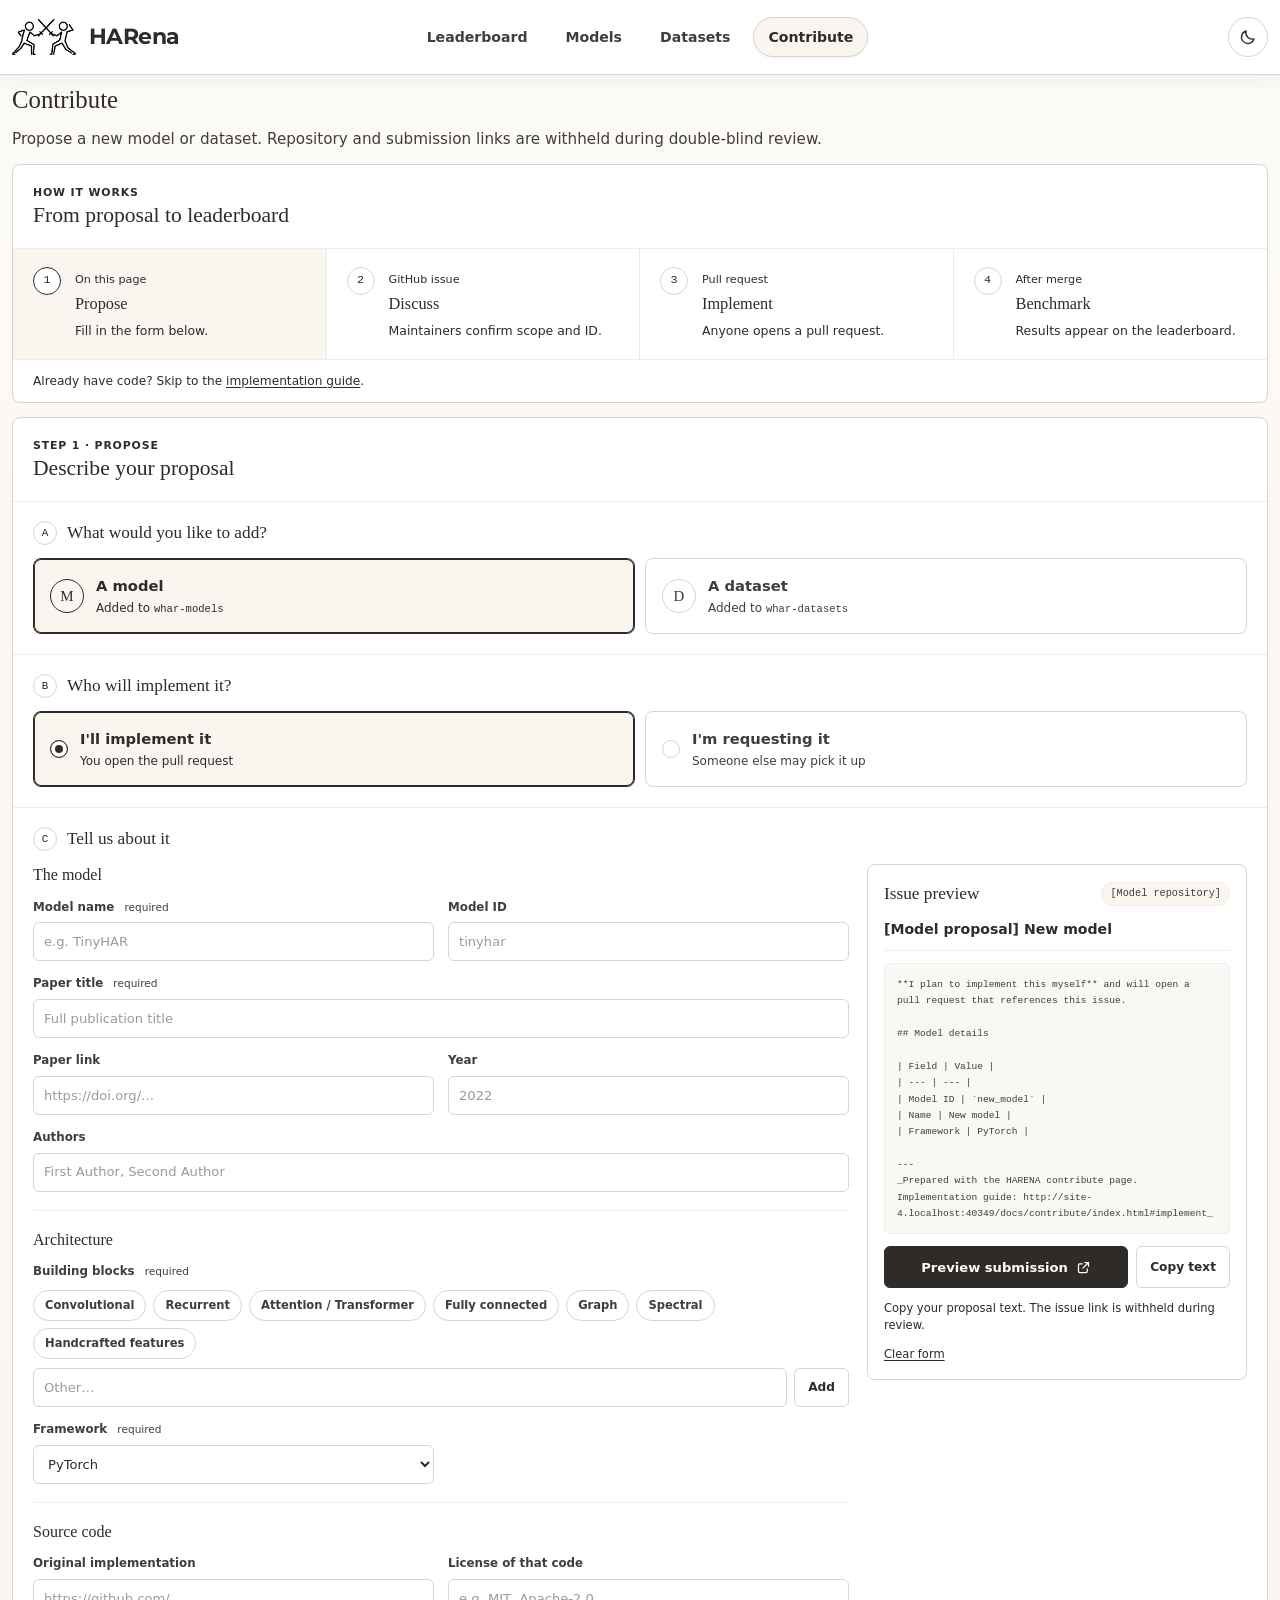
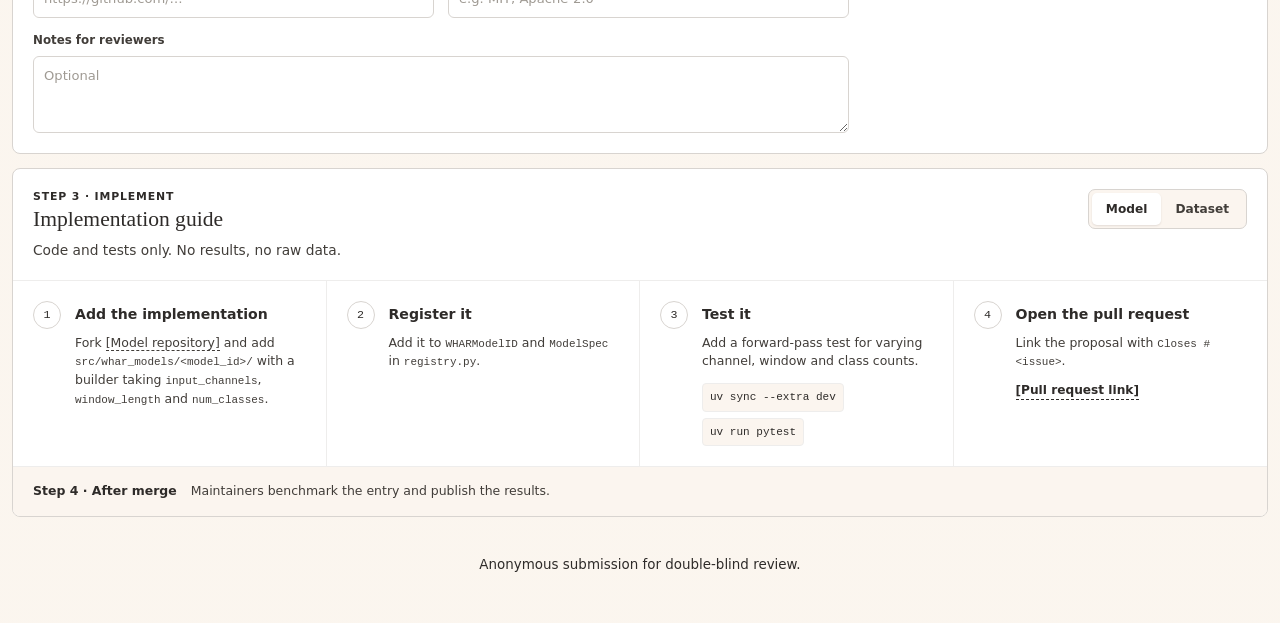
==== docs/contribute/index.html @ dc0f3eb3 "Anonymize website for double-blind review Follow the approach of main_annonymous on the current hare" ====
<!DOCTYPE html><html lang="en"> <head><meta charset="utf-8"><meta name="viewport" content="width=device-width, initial-scale=1"><meta name="description" content="A living benchmark for sensor-based human activity recognition on edge devices."><link rel="icon" type="image/png" sizes="512x512" href="../favicon.png"><link rel="apple-touch-icon" sizes="180x180" href="../apple-touch-icon.png"><link rel="preconnect" href="https://fonts.googleapis.com"><link rel="preconnect" href="https://fonts.gstatic.com" crossorigin><link href="https://fonts.googleapis.com/css2?family=Montserrat:wght@700&display=swap" rel="stylesheet"><title>HARENA | Contribute</title><script>
      (function () {
        var theme = null;
        try {
          theme = localStorage.getItem("harena-theme");
        } catch (error) {}
        if (theme !== "dark" && theme !== "light") {
          theme = matchMedia("(prefers-color-scheme: dark)").matches ? "dark" : "light";
        }
        document.documentElement.dataset.theme = theme;
      })();
    </script><link rel="stylesheet" href="../_astro/BaseLayout.D563w8aB.css">
<link rel="stylesheet" href="../_astro/contribute.BdBqVec0.css"></head> <body> <header class="site-nav"> <nav aria-label="Primary"> <a class="brand" href="../leadboard/"> <img class="brand-icon" src="../whar-arena-icon.png" width="64" height="36" alt="" aria-hidden="true"> <span>HARena</span> </a> <div class="site-tabs" role="tablist" aria-label="HARENA sections" style="display:inline-flex;justify-self:center;gap:8px;padding:0;border:0;background:transparent;box-shadow:none;"> <a class="site-tab" href="../leadboard/" role="tab" aria-selected="false" style="position:relative;display:inline-flex;min-height:40px;align-items:center;justify-content:center;border:1px solid transparent;border-radius:999px;background:transparent;box-shadow:none;padding:0 14px;font-size:0.88rem;font-weight:600;line-height:1;text-decoration:none;color:var(--muted-strong);"> Leaderboard </a><a class="site-tab" href="../models/" role="tab" aria-selected="false" style="position:relative;display:inline-flex;min-height:40px;align-items:center;justify-content:center;border:1px solid transparent;border-radius:999px;background:transparent;box-shadow:none;padding:0 14px;font-size:0.88rem;font-weight:600;line-height:1;text-decoration:none;color:var(--muted-strong);"> Models </a><a class="site-tab" href="../datasets/" role="tab" aria-selected="false" style="position:relative;display:inline-flex;min-height:40px;align-items:center;justify-content:center;border:1px solid transparent;border-radius:999px;background:transparent;box-shadow:none;padding:0 14px;font-size:0.88rem;font-weight:600;line-height:1;text-decoration:none;color:var(--muted-strong);"> Datasets </a><a class="site-tab is-active" href="./" role="tab" aria-selected="true" aria-current="page" style="position:relative;display:inline-flex;min-height:40px;align-items:center;justify-content:center;border:1px solid transparent;border-radius:999px;background:transparent;box-shadow:none;padding:0 14px;font-size:0.88rem;font-weight:600;line-height:1;text-decoration:none;color:var(--ink);"> Contribute </a> </div> <div class="nav-actions"> <button class="theme-toggle" type="button" data-theme-toggle aria-label="Switch to dark mode" title="Switch to dark mode"> <svg class="theme-icon-moon" viewBox="0 0 24 24" aria-hidden="true"><path d="M20 14.5A8.5 8.5 0 0 1 9.5 4a8.5 8.5 0 1 0 10.5 10.5Z"></path></svg> <svg class="theme-icon-sun" viewBox="0 0 24 24" aria-hidden="true"><circle cx="12" cy="12" r="4"></circle><path d="M12 2v2M12 20v2M4.9 4.9l1.4 1.4M17.7 17.7l1.4 1.4M2 12h2M20 12h2M4.9 19.1l1.4-1.4M17.7 6.3l1.4-1.4"></path></svg> </button> </div> </nav> </header>  <main class="page-shell" data-astro-cid-4qsg7pld> <section class="page-intro" aria-labelledby="contribute-heading" data-astro-cid-4qsg7pld> <h1 id="contribute-heading" data-astro-cid-4qsg7pld>Contribute</h1> <p data-astro-cid-4qsg7pld>Propose a new model or dataset. Repository and submission links are withheld during double-blind review.</p> </section>   <script type="application/json" id="existing-entries">{"model":[{"id":"aroma_joint_model","name":"AROMA Joint"},{"id":"attend_discriminate","name":"Attend+Discriminate"},{"id":"attensense","name":"AttenSense"},{"id":"cnn_har","name":"CNN-HAR"},{"id":"dana","name":"DANA"},{"id":"deepconv_lstm","name":"DeepConvLSTM"},{"id":"deepconv_lstm_attention","name":"DeepConvLSTM-Attn"},{"id":"deepconv_lstm_iswc","name":"DeepConvShallowLSTM"},{"id":"deepsense","name":"DeepSense"},{"id":"dynamic_whar","name":"DynamicWHAR"},{"id":"global_fusion","name":"GlobalFusion"},{"id":"if_conv_transformer","name":"IF-ConvTransformer"},{"id":"knn","name":"k-NN"},{"id":"lstms_ensemble","name":"Guan-LSTM"},{"id":"mlp_har","name":"MLP-HAR"},{"id":"mlp_mixer","name":"MLP-Mixer"},{"id":"random_forest","name":"Random Forest"},{"id":"sa_har","name":"SA-HAR"},{"id":"svm","name":"SVM"},{"id":"tinierhar","name":"TinierHAR"},{"id":"tinyhar","name":"TinyHAR"},{"id":"triple_cross_domain_attention","name":"Triple-Cross-Attn"}],"dataset":[{"id":"actrectut_gestures","name":"ActRecTut (Gestures)"},{"id":"daphnet","name":"Daphnet"},{"id":"dsads","name":"DSADS"},{"id":"gotov","name":"GOTOV"},{"id":"hang_time","name":"Hang-Time"},{"id":"hapt","name":"HAPT"},{"id":"har70","name":"HAR70+"},{"id":"harth","name":"HARTH"},{"id":"hhar","name":"HHAR"},{"id":"hugadb","name":"HuGaDB"},{"id":"mhealth","name":"MHEALTH"},{"id":"motion_sense","name":"MotionSense"},{"id":"opportunity","name":"OPPO (Locomotion)"},{"id":"pamap2","name":"PAMAP2"},{"id":"real_disp","name":"REALDISP"},{"id":"real_life_har","name":"RealLifeHAR"},{"id":"real_world","name":"RealWorld"},{"id":"sad","name":"SAD"},{"id":"uca_ehar","name":"UCA-EHAR"},{"id":"uci_har","name":"UCI-HAR"},{"id":"uma_fall","name":"UMAFall"},{"id":"unimib_shar","name":"UniMiB-SHAR"},{"id":"up_fall","name":"UP-Fall"},{"id":"usc_had","name":"USC-HAD"},{"id":"utd_mhad","name":"UTD-MHAD"},{"id":"w_har","name":"w-HAR"},{"id":"wear","name":"WEAR"},{"id":"wisdm","name":"WISDM"},{"id":"wisdm_19_phone","name":"WISDM-19 (Phone)"},{"id":"wisdm_19_watch","name":"WISDM-19 (Watch)"}],"pages":{"model":"../models/","dataset":"../datasets/"}}</script> <section class="panel flow-panel" aria-labelledby="flow-heading" data-astro-cid-k7joyi4t> <div class="section-heading" data-astro-cid-k7joyi4t> <p class="step-label" data-astro-cid-k7joyi4t>How it works</p> <h2 id="flow-heading" data-astro-cid-k7joyi4t>From proposal to leaderboard</h2> </div> <ol class="flow-steps" data-astro-cid-k7joyi4t> <li class="is-current" data-astro-cid-k7joyi4t> <span class="step-number" data-astro-cid-k7joyi4t>1</span> <div data-astro-cid-k7joyi4t> <span class="flow-where" data-astro-cid-k7joyi4t>On this page</span> <h3 data-astro-cid-k7joyi4t>Propose</h3> <p data-astro-cid-k7joyi4t>Fill in the form below.</p> </div> </li> <li data-astro-cid-k7joyi4t> <span class="step-number" data-astro-cid-k7joyi4t>2</span> <div data-astro-cid-k7joyi4t> <span class="flow-where" data-astro-cid-k7joyi4t>GitHub issue</span> <h3 data-astro-cid-k7joyi4t>Discuss</h3> <p data-astro-cid-k7joyi4t>Maintainers confirm scope and ID.</p> </div> </li> <li data-astro-cid-k7joyi4t> <span class="step-number" data-astro-cid-k7joyi4t>3</span> <div data-astro-cid-k7joyi4t> <span class="flow-where" data-astro-cid-k7joyi4t>Pull request</span> <h3 data-astro-cid-k7joyi4t>Implement</h3> <p data-astro-cid-k7joyi4t>Anyone opens a pull request.</p> </div> </li> <li data-astro-cid-k7joyi4t> <span class="step-number" data-astro-cid-k7joyi4t>4</span> <div data-astro-cid-k7joyi4t> <span class="flow-where" data-astro-cid-k7joyi4t>After merge</span> <h3 data-astro-cid-k7joyi4t>Benchmark</h3> <p data-astro-cid-k7joyi4t>Results appear on the leaderboard.</p> </div> </li> </ol> <p class="flow-shortcut" data-astro-cid-k7joyi4t>Already have code? Skip to the <a href="#implement" data-astro-cid-k7joyi4t>implementation guide</a>.</p> </section> <section class="panel proposal-panel" aria-labelledby="proposal-heading" data-astro-cid-k7joyi4t> <div class="section-heading" data-astro-cid-k7joyi4t> <p class="step-label" data-astro-cid-k7joyi4t>Step 1 · Propose</p> <h2 id="proposal-heading" data-astro-cid-k7joyi4t>Describe your proposal</h2> </div> <div class="question" data-astro-cid-k7joyi4t> <p class="question-label" data-astro-cid-k7joyi4t><span class="question-number" data-astro-cid-k7joyi4t>A</span>What would you like to add?</p> <div class="choice-grid" role="group" aria-label="Contribution type" data-astro-cid-k7joyi4t> <button type="button" class="choice-card is-active" data-kind-button="model" aria-pressed="true" data-astro-cid-k7joyi4t> <span class="type-icon" aria-hidden="true" data-astro-cid-k7joyi4t>M</span> <span data-astro-cid-k7joyi4t> <strong data-astro-cid-k7joyi4t>A model</strong> <small data-astro-cid-k7joyi4t>Added to <code data-astro-cid-k7joyi4t>whar-models</code></small> </span> </button> <button type="button" class="choice-card" data-kind-button="dataset" aria-pressed="false" data-astro-cid-k7joyi4t> <span class="type-icon" aria-hidden="true" data-astro-cid-k7joyi4t>D</span> <span data-astro-cid-k7joyi4t> <strong data-astro-cid-k7joyi4t>A dataset</strong> <small data-astro-cid-k7joyi4t>Added to <code data-astro-cid-k7joyi4t>whar-datasets</code></small> </span> </button> </div> </div> <div class="question" data-astro-cid-k7joyi4t> <p class="question-label" id="intent-label" data-astro-cid-k7joyi4t><span class="question-number" data-astro-cid-k7joyi4t>B</span>Who will implement it?</p> <div class="choice-grid" role="radiogroup" aria-labelledby="intent-label" data-astro-cid-k7joyi4t> <label class="choice-card intent-card" data-astro-cid-k7joyi4t> <input type="radio" name="intent" value="self" checked data-astro-cid-k7joyi4t> <span class="radio-dot" aria-hidden="true" data-astro-cid-k7joyi4t></span> <span data-astro-cid-k7joyi4t> <strong data-astro-cid-k7joyi4t>I'll implement it</strong> <small data-astro-cid-k7joyi4t>You open the pull request</small> </span> </label> <label class="choice-card intent-card" data-astro-cid-k7joyi4t> <input type="radio" name="intent" value="request" data-astro-cid-k7joyi4t> <span class="radio-dot" aria-hidden="true" data-astro-cid-k7joyi4t></span> <span data-astro-cid-k7joyi4t> <strong data-astro-cid-k7joyi4t>I'm requesting it</strong> <small data-astro-cid-k7joyi4t>Someone else may pick it up</small> </span> </label> </div> </div> <div class="question question-details" data-astro-cid-k7joyi4t> <p class="question-label" data-astro-cid-k7joyi4t><span class="question-number" data-astro-cid-k7joyi4t>C</span>Tell us about it</p> <div class="proposal-layout" data-astro-cid-k7joyi4t> <div class="proposal-forms" data-astro-cid-k7joyi4t> <form data-contribution-form="model" id="model-form" data-astro-cid-k7joyi4t> <fieldset class="metadata-section" data-astro-cid-k7joyi4t> <legend data-astro-cid-k7joyi4t> <span data-astro-cid-k7joyi4t>The model</span> </legend> <div class="field-grid" data-astro-cid-k7joyi4t> <label class="field" data-astro-cid-k7joyi4t> <span class="field-label" data-astro-cid-k7joyi4t>Model name <em class="req" data-astro-cid-k7joyi4t>required</em></span> <input name="name" required placeholder="e.g. TinyHAR" autocomplete="off" data-name-input data-astro-cid-k7joyi4t> </label> <label class="field" data-astro-cid-k7joyi4t> <span class="field-label" data-astro-cid-k7joyi4t>Model ID</span> <input name="id" pattern="[a-z0-9]+(?:_[a-z0-9]+)*" placeholder="tinyhar" autocomplete="off" data-id-input data-astro-cid-k7joyi4t> </label> <p class="field-warning wide-field" data-duplicate-warning hidden data-astro-cid-k7joyi4t></p> <label class="field wide-field" data-astro-cid-k7joyi4t> <span class="field-label" data-astro-cid-k7joyi4t>Paper title <em class="req" data-astro-cid-k7joyi4t>required</em></span> <input name="paper_title" required placeholder="Full publication title" data-astro-cid-k7joyi4t> </label> <label class="field" data-astro-cid-k7joyi4t> <span class="field-label" data-astro-cid-k7joyi4t>Paper link</span> <input name="paper_url" type="url" placeholder="https://doi.org/…" data-astro-cid-k7joyi4t> </label> <label class="field" data-astro-cid-k7joyi4t> <span class="field-label" data-astro-cid-k7joyi4t>Year</span> <input name="year" type="number" min="1900" max="2100" placeholder="2022" data-astro-cid-k7joyi4t> </label> <label class="field wide-field" data-astro-cid-k7joyi4t> <span class="field-label" data-astro-cid-k7joyi4t>Authors</span> <input name="authors" placeholder="First Author, Second Author" data-astro-cid-k7joyi4t> </label> </div> </fieldset> <fieldset class="metadata-section" data-astro-cid-k7joyi4t> <legend data-astro-cid-k7joyi4t> <span data-astro-cid-k7joyi4t>Architecture</span> </legend> <div class="field-grid" data-astro-cid-k7joyi4t> <div class="architecture-picker wide-field" role="group" aria-labelledby="architecture-picker-label" data-astro-cid-k7joyi4t> <span class="field-label" id="architecture-picker-label" data-astro-cid-k7joyi4t>Building blocks <em class="req" data-astro-cid-k7joyi4t>required</em></span> <div class="architecture-options" data-architecture-options data-astro-cid-k7joyi4t> <label data-astro-cid-k7joyi4t><input type="checkbox" name="architecture_parts" value="Convolutional" data-astro-cid-k7joyi4t><span data-astro-cid-k7joyi4t>Convolutional</span></label> <label data-astro-cid-k7joyi4t><input type="checkbox" name="architecture_parts" value="Recurrent" data-astro-cid-k7joyi4t><span data-astro-cid-k7joyi4t>Recurrent</span></label> <label data-astro-cid-k7joyi4t><input type="checkbox" name="architecture_parts" value="Attention / Transformer" data-astro-cid-k7joyi4t><span data-astro-cid-k7joyi4t>Attention / Transformer</span></label> <label data-astro-cid-k7joyi4t><input type="checkbox" name="architecture_parts" value="Fully connected" data-astro-cid-k7joyi4t><span data-astro-cid-k7joyi4t>Fully connected</span></label> <label data-astro-cid-k7joyi4t><input type="checkbox" name="architecture_parts" value="Graph" data-astro-cid-k7joyi4t><span data-astro-cid-k7joyi4t>Graph</span></label> <label data-astro-cid-k7joyi4t><input type="checkbox" name="architecture_parts" value="Spectral" data-astro-cid-k7joyi4t><span data-astro-cid-k7joyi4t>Spectral</span></label> <label data-astro-cid-k7joyi4t><input type="checkbox" name="architecture_parts" value="Handcrafted features" data-astro-cid-k7joyi4t><span data-astro-cid-k7joyi4t>Handcrafted features</span></label> </div> <div class="custom-architecture-row" data-astro-cid-k7joyi4t> <input type="text" data-custom-architecture aria-label="Other building block" placeholder="Other…" data-astro-cid-k7joyi4t> <button type="button" data-add-architecture data-astro-cid-k7joyi4t>Add</button> </div> </div> <label class="field" data-astro-cid-k7joyi4t> <span class="field-label" data-astro-cid-k7joyi4t>Framework <em class="req" data-astro-cid-k7joyi4t>required</em></span> <select name="framework" required data-astro-cid-k7joyi4t> <option value="torch" data-astro-cid-k7joyi4t>PyTorch</option> <option value="sklearn" data-astro-cid-k7joyi4t>scikit-learn</option> <option value="tensorflow" data-astro-cid-k7joyi4t>TensorFlow / Keras</option> <option value="other" data-astro-cid-k7joyi4t>Other</option> </select> </label> </div> </fieldset> <fieldset class="metadata-section" data-astro-cid-k7joyi4t> <legend data-astro-cid-k7joyi4t> <span data-astro-cid-k7joyi4t>Source code</span> </legend> <div class="field-grid" data-astro-cid-k7joyi4t> <label class="field" data-astro-cid-k7joyi4t> <span class="field-label" data-astro-cid-k7joyi4t>Original implementation</span> <input name="source_url" type="url" placeholder="https://github.com/…" data-astro-cid-k7joyi4t> </label> <label class="field" data-astro-cid-k7joyi4t> <span class="field-label" data-astro-cid-k7joyi4t>License of that code</span> <input name="license" placeholder="e.g. MIT, Apache-2.0" list="license-options" data-astro-cid-k7joyi4t> </label> <label class="field wide-field" data-astro-cid-k7joyi4t> <span class="field-label" data-astro-cid-k7joyi4t>Notes for reviewers</span> <textarea name="notes" rows="3" placeholder="Optional" data-astro-cid-k7joyi4t></textarea> </label> </div> </fieldset> </form> <form data-contribution-form="dataset" id="dataset-form" hidden data-astro-cid-k7joyi4t> <fieldset class="metadata-section" data-astro-cid-k7joyi4t> <legend data-astro-cid-k7joyi4t> <span data-astro-cid-k7joyi4t>The dataset</span> </legend> <div class="field-grid" data-astro-cid-k7joyi4t> <label class="field" data-astro-cid-k7joyi4t> <span class="field-label" data-astro-cid-k7joyi4t>Dataset name <em class="req" data-astro-cid-k7joyi4t>required</em></span> <input name="name" required placeholder="e.g. PAMAP2" autocomplete="off" data-name-input data-astro-cid-k7joyi4t> </label> <label class="field" data-astro-cid-k7joyi4t> <span class="field-label" data-astro-cid-k7joyi4t>Dataset ID</span> <input name="id" pattern="[a-z0-9]+(?:_[a-z0-9]+)*" placeholder="pamap2" autocomplete="off" data-id-input data-astro-cid-k7joyi4t> </label> <p class="field-warning wide-field" data-duplicate-warning hidden data-astro-cid-k7joyi4t></p> <label class="field" data-astro-cid-k7joyi4t> <span class="field-label" data-astro-cid-k7joyi4t>Paper link</span> <input name="paper_url" type="url" placeholder="https://doi.org/…" data-astro-cid-k7joyi4t> </label> <label class="field" data-astro-cid-k7joyi4t> <span class="field-label" data-astro-cid-k7joyi4t>Year</span> <input name="year" type="number" min="1900" max="2100" placeholder="2012" data-astro-cid-k7joyi4t> </label> <label class="field wide-field" data-astro-cid-k7joyi4t> <span class="field-label" data-astro-cid-k7joyi4t>Authors</span> <input name="authors" placeholder="First Author, Second Author" data-astro-cid-k7joyi4t> </label> </div> </fieldset> <fieldset class="metadata-section" data-astro-cid-k7joyi4t> <legend data-astro-cid-k7joyi4t> <span data-astro-cid-k7joyi4t>Access</span> </legend> <div class="field-grid" data-astro-cid-k7joyi4t> <label class="field" data-astro-cid-k7joyi4t> <span class="field-label" data-astro-cid-k7joyi4t>Dataset page <em class="req" data-astro-cid-k7joyi4t>required</em></span> <input name="dataset_url" type="url" required placeholder="https://zenodo.org/…" data-astro-cid-k7joyi4t> </label> <label class="field" data-astro-cid-k7joyi4t> <span class="field-label" data-astro-cid-k7joyi4t>How to get the data</span> <input name="download_url" placeholder="Link or access steps" data-astro-cid-k7joyi4t> </label> <label class="field wide-field" data-astro-cid-k7joyi4t> <span class="field-label" data-astro-cid-k7joyi4t>License or access terms</span> <input name="license" placeholder="e.g. CC BY 4.0" list="license-options" data-astro-cid-k7joyi4t> </label> </div> </fieldset> <fieldset class="metadata-section" data-astro-cid-k7joyi4t> <legend data-astro-cid-k7joyi4t> <span data-astro-cid-k7joyi4t>Contents</span> </legend> <div class="field-grid three-column-grid" data-astro-cid-k7joyi4t> <label class="field" data-astro-cid-k7joyi4t> <span class="field-label" data-astro-cid-k7joyi4t>Subjects</span> <input name="subjects" type="number" min="1" placeholder="9" data-astro-cid-k7joyi4t> </label> <label class="field" data-astro-cid-k7joyi4t> <span class="field-label" data-astro-cid-k7joyi4t>Activities</span> <input name="activities" type="number" min="1" placeholder="18" data-astro-cid-k7joyi4t> </label> <label class="field" data-astro-cid-k7joyi4t> <span class="field-label" data-astro-cid-k7joyi4t>Sampling rate</span> <span class="input-unit" data-astro-cid-k7joyi4t> <input name="sampling_freq" type="number" min="0" step="any" placeholder="100" data-astro-cid-k7joyi4t> <span aria-hidden="true" data-astro-cid-k7joyi4t>Hz</span> </span> </label> </div> <div class="field-grid" data-astro-cid-k7joyi4t> <label class="field wide-field" data-astro-cid-k7joyi4t> <span class="field-label" data-astro-cid-k7joyi4t>Sensors and body positions</span> <input name="sensors" placeholder="e.g. IMUs on wrist, chest and ankle" data-astro-cid-k7joyi4t> </label> <label class="field wide-field" data-astro-cid-k7joyi4t> <span class="field-label" data-astro-cid-k7joyi4t>Activity labels</span> <input name="activity_names" placeholder="walking, running, sitting, …" data-astro-cid-k7joyi4t> </label> <label class="field wide-field" data-astro-cid-k7joyi4t> <span class="field-label" data-astro-cid-k7joyi4t>Notes for reviewers</span> <textarea name="notes" rows="3" placeholder="Optional" data-astro-cid-k7joyi4t></textarea> </label> <label class="check-field wide-field" data-astro-cid-k7joyi4t> <input name="benchmark_eligible" type="checkbox" value="true" checked data-astro-cid-k7joyi4t> <span data-astro-cid-k7joyi4t>Request inclusion in the official benchmark</span> </label> </div> </fieldset> </form> <datalist id="license-options" data-astro-cid-k7joyi4t> <option value="MIT" data-astro-cid-k7joyi4t></option> <option value="Apache-2.0" data-astro-cid-k7joyi4t></option> <option value="BSD-3-Clause" data-astro-cid-k7joyi4t></option> <option value="GPL-3.0" data-astro-cid-k7joyi4t></option> <option value="CC BY 4.0" data-astro-cid-k7joyi4t></option> <option value="CC BY-NC 4.0" data-astro-cid-k7joyi4t></option> <option value="CC0 1.0" data-astro-cid-k7joyi4t></option> <option value="Unknown" data-astro-cid-k7joyi4t></option> </datalist> </div> <aside class="preview" aria-labelledby="preview-heading" data-astro-cid-k7joyi4t> <div class="preview-head" data-astro-cid-k7joyi4t> <h3 id="preview-heading" data-astro-cid-k7joyi4t>Issue preview</h3> <span class="repo-badge" data-preview-repo data-astro-cid-k7joyi4t>[Model repository]</span> </div> <p class="preview-title" data-preview-title data-astro-cid-k7joyi4t></p> <pre class="preview-body" data-astro-cid-k7joyi4t><code data-preview-body data-astro-cid-k7joyi4t></code></pre> <div class="preview-actions" data-astro-cid-k7joyi4t> <button type="button" class="primary-action" data-open-issue data-astro-cid-k7joyi4t>
Preview submission
<svg viewBox="0 0 24 24" aria-hidden="true" data-astro-cid-k7joyi4t><path d="M14 4h6v6M20 4l-9 9M18 14v4a2 2 0 0 1-2 2H6a2 2 0 0 1-2-2V8a2 2 0 0 1 2-2h4" data-astro-cid-k7joyi4t></path></svg> </button> <button type="button" class="secondary-action" data-copy-markdown data-astro-cid-k7joyi4t>Copy text</button> </div> <p class="preview-note" data-form-status aria-live="polite" data-astro-cid-k7joyi4t>Copy your proposal text. The issue link is withheld during review.</p> <button type="button" class="reset-link" data-reset-form data-astro-cid-k7joyi4t>Clear form</button> </aside> </div> </div> </section> <section class="panel next-panel" data-next-panel hidden aria-labelledby="next-heading" tabindex="-1" data-astro-cid-k7joyi4t> <div class="section-heading" data-astro-cid-k7joyi4t> <p class="step-label" data-astro-cid-k7joyi4t>Step 2 · Discuss</p> <h2 id="next-heading" data-astro-cid-k7joyi4t>Submit the issue</h2> <p data-astro-cid-k7joyi4t>The <span class="repository-placeholder" role="link" aria-disabled="true" data-astro-cid-k7joyi4t>[Issue submission link]</span> is withheld during double-blind review. You can copy the proposal text from the preview above.</p> </div> <ol class="next-steps" data-next-self data-astro-cid-k7joyi4t> <li data-astro-cid-k7joyi4t>Note the issue number, e.g. <code data-astro-cid-k7joyi4t>#42</code>.</li> <li data-astro-cid-k7joyi4t>Implement it with the <a href="#implement" data-astro-cid-k7joyi4t>guide below</a>.</li> <li data-astro-cid-k7joyi4t>Write <code data-astro-cid-k7joyi4t>Closes #42</code> in your pull request.</li> </ol> <ol class="next-steps" data-next-request hidden data-astro-cid-k7joyi4t> <li data-astro-cid-k7joyi4t>Maintainers label it so contributors can find it.</li> <li data-astro-cid-k7joyi4t>GitHub notifies you when someone picks it up.</li> </ol> </section> <section class="panel path-panel" id="implement" aria-labelledby="implement-heading" data-astro-cid-k7joyi4t> <div class="path-intro" data-astro-cid-k7joyi4t> <div data-astro-cid-k7joyi4t> <p class="step-label" data-astro-cid-k7joyi4t>Step 3 · Implement</p> <h2 id="implement-heading" data-astro-cid-k7joyi4t>Implementation guide</h2> <p data-astro-cid-k7joyi4t>Code and tests only. No results, no raw data.</p> </div> <div class="segmented" role="group" aria-label="Guide type" data-astro-cid-k7joyi4t> <button type="button" class="is-active" data-kind-button="model" aria-pressed="true" data-astro-cid-k7joyi4t>Model</button> <button type="button" data-kind-button="dataset" aria-pressed="false" data-astro-cid-k7joyi4t>Dataset</button> </div> </div> <div data-path="model" data-astro-cid-k7joyi4t> <ol class="code-steps" data-astro-cid-k7joyi4t> <li data-astro-cid-k7joyi4t> <span class="step-number" data-astro-cid-k7joyi4t>1</span> <div data-astro-cid-k7joyi4t> <h3 data-astro-cid-k7joyi4t>Add the implementation</h3> <p data-astro-cid-k7joyi4t>Fork <span class="repository-placeholder" role="link" aria-disabled="true" title="Repository link withheld during review" data-astro-cid-k7joyi4t>[Model repository]</span> and add <code data-astro-cid-k7joyi4t>src/whar_models/&lt;model_id&gt;/</code> with a builder taking <code data-astro-cid-k7joyi4t>input_channels</code>, <code data-astro-cid-k7joyi4t>window_length</code> and <code data-astro-cid-k7joyi4t>num_classes</code>.</p> </div> </li> <li data-astro-cid-k7joyi4t> <span class="step-number" data-astro-cid-k7joyi4t>2</span> <div data-astro-cid-k7joyi4t> <h3 data-astro-cid-k7joyi4t>Register it</h3> <p data-astro-cid-k7joyi4t>Add it to <code data-astro-cid-k7joyi4t>WHARModelID</code> and <code data-astro-cid-k7joyi4t>ModelSpec</code> in <code data-astro-cid-k7joyi4t>registry.py</code>.</p> </div> </li> <li data-astro-cid-k7joyi4t> <span class="step-number" data-astro-cid-k7joyi4t>3</span> <div data-astro-cid-k7joyi4t> <h3 data-astro-cid-k7joyi4t>Test it</h3> <p data-astro-cid-k7joyi4t>Add a forward-pass test for varying channel, window and class counts.</p> <div class="command-row" data-astro-cid-k7joyi4t> <code data-astro-cid-k7joyi4t>uv sync --extra dev</code> <code data-astro-cid-k7joyi4t>uv run pytest</code> </div> </div> </li> <li data-astro-cid-k7joyi4t> <span class="step-number" data-astro-cid-k7joyi4t>4</span> <div data-astro-cid-k7joyi4t> <h3 data-astro-cid-k7joyi4t>Open the pull request</h3> <p data-astro-cid-k7joyi4t>Link the proposal with <code data-astro-cid-k7joyi4t>Closes #&lt;issue&gt;</code>.</p> <span class="inline-link repository-placeholder" role="link" aria-disabled="true" data-astro-cid-k7joyi4t>[Pull request link]</span> </div> </li> </ol> </div> <div data-path="dataset" hidden data-astro-cid-k7joyi4t> <ol class="code-steps" data-astro-cid-k7joyi4t> <li data-astro-cid-k7joyi4t> <span class="step-number" data-astro-cid-k7joyi4t>1</span> <div data-astro-cid-k7joyi4t> <h3 data-astro-cid-k7joyi4t>Add a parser and config</h3> <p data-astro-cid-k7joyi4t>Fork <span class="repository-placeholder" role="link" aria-disabled="true" title="Repository link withheld during review" data-astro-cid-k7joyi4t>[Dataset repository]</span> and add <code data-astro-cid-k7joyi4t>config/cfg_&lt;dataset_id&gt;.py</code> with a parser and <code data-astro-cid-k7joyi4t>WHARConfig</code>.</p> </div> </li> <li data-astro-cid-k7joyi4t> <span class="step-number" data-astro-cid-k7joyi4t>2</span> <div data-astro-cid-k7joyi4t> <h3 data-astro-cid-k7joyi4t>Register it</h3> <p data-astro-cid-k7joyi4t>Add the ID to <code data-astro-cid-k7joyi4t>WHARDatasetID</code> in <code data-astro-cid-k7joyi4t>getter.py</code>.</p> </div> </li> <li data-astro-cid-k7joyi4t> <span class="step-number" data-astro-cid-k7joyi4t>3</span> <div data-astro-cid-k7joyi4t> <h3 data-astro-cid-k7joyi4t>Test it</h3> <p data-astro-cid-k7joyi4t>Add parser tests with small synthetic fixtures. Never commit raw data.</p> <div class="command-row" data-astro-cid-k7joyi4t> <code data-astro-cid-k7joyi4t>uv sync --extra dev</code> <code data-astro-cid-k7joyi4t>uv run pytest</code> </div> </div> </li> <li data-astro-cid-k7joyi4t> <span class="step-number" data-astro-cid-k7joyi4t>4</span> <div data-astro-cid-k7joyi4t> <h3 data-astro-cid-k7joyi4t>Open the pull request</h3> <p data-astro-cid-k7joyi4t>Link the proposal with <code data-astro-cid-k7joyi4t>Closes #&lt;issue&gt;</code>.</p> <span class="inline-link repository-placeholder" role="link" aria-disabled="true" data-astro-cid-k7joyi4t>[Pull request link]</span> </div> </li> </ol> </div> <div class="acceptance-note" data-astro-cid-k7joyi4t> <strong data-astro-cid-k7joyi4t>Step 4 · After merge</strong> <span data-astro-cid-k7joyi4t>Maintainers benchmark the entry and publish the results.</span> </div> </section>  </main>  <footer class="review-notice">Anonymous submission for double-blind review.</footer> <script>
      (function () {
        var button = document.querySelector("[data-theme-toggle]");
        if (!button) return;
        function label() {
          var next = document.documentElement.dataset.theme === "dark" ? "light" : "dark";
          var text = "Switch to " + next + " mode";
          button.setAttribute("aria-label", text);
          button.setAttribute("title", text);
        }
        label();
        button.addEventListener("click", function () {
          var next = document.documentElement.dataset.theme === "dark" ? "light" : "dark";
          document.documentElement.dataset.theme = next;
          try {
            localStorage.setItem("harena-theme", next);
          } catch (error) {}
          label();
        });
      })();
    </script> </body> </html> <script type="module" src="../_astro/contribute.astro_astro_type_script_index_0_lang.BsSzh49o.js"></script>
---- docs/_astro/BaseLayout.D563w8aB.css ----
.page-shell[data-astro-cid-4qsg7pld]{width:min(1440px,calc(100vw - 24px));margin:0 auto;padding:12px 0 14px}.page-intro[data-astro-cid-4qsg7pld],.page-meta[data-astro-cid-4qsg7pld]{display:grid;gap:15px}.page-intro[data-astro-cid-4qsg7pld]{padding:0}.page-intro[data-astro-cid-4qsg7pld] h1[data-astro-cid-4qsg7pld]{margin:0;font-family:var(--display-serif);font-size:1.55rem;font-weight:500;line-height:1.05}.page-intro[data-astro-cid-4qsg7pld] p[data-astro-cid-4qsg7pld]{margin:0;color:var(--muted-strong);font-size:.95rem;line-height:1.45}.page-meta[data-astro-cid-4qsg7pld]{padding:6px 0 14px}.benchmark-meta[data-astro-cid-4qsg7pld]{display:flex;flex-wrap:nowrap;gap:22px;margin:0;overflow-x:auto;white-space:nowrap}.benchmark-meta[data-astro-cid-4qsg7pld] div[data-astro-cid-4qsg7pld]{display:inline-flex;align-items:center;flex:0 0 auto;gap:6px}.meta-icon[data-astro-cid-4qsg7pld]{display:inline-flex;align-items:center;justify-content:center;width:17px;height:17px;color:var(--ink)}.meta-icon[data-astro-cid-4qsg7pld] svg[data-astro-cid-4qsg7pld]{display:block;width:17px;height:17px;fill:none;stroke:currentColor;stroke-linecap:round;stroke-linejoin:round;stroke-width:1.8}.benchmark-meta[data-astro-cid-4qsg7pld] dt[data-astro-cid-4qsg7pld]{color:var(--muted);font-size:.68rem;font-weight:600;text-transform:uppercase}.benchmark-meta[data-astro-cid-4qsg7pld] dd[data-astro-cid-4qsg7pld]{margin:0;color:var(--ink);font-family:DM Mono,ui-monospace,SFMono-Regular,Menlo,monospace;font-size:.82rem;font-weight:500}:root{color-scheme:light;--bg: hsl(36 45% 98%);--panel: hsl(0 0% 100%);--panel-strong: hsl(33 31% 94%);--panel-soft: hsl(33 60% 96%);--ink: hsl(24 6% 17%);--muted: var(--muted);--muted-strong: hsl(30 7% 24%);--line: hsl(30 5% 93%);--line-strong: hsl(33 9% 83%);--ink-hsl: 24 6% 17%;--panel-hsl: 0 0% 100%;--panel-strong-hsl: 33 31% 94%;--positive-text: hsl(125 49% 33%);--danger-text: hsl(2 63% 45%);--notice-bg: hsl(48 90% 95%);--notice-line: hsl(48 70% 70%);--subtle-bg: hsl(33 31% 97%);--placeholder: hsl(35 6% 60%);--primary-hover: hsl(24 6% 27%);--heat-saturation: 78%;--heat-darken: 0%;--accent: var(--ink);--accent-strong: var(--ink);--positive: hsl(125 49% 43%);--warning: hsl(48 93% 45%);--danger: hsl(2 63% 54%);--gold: hsl(39 72% 54%);--display-serif: Georgia, "Times New Roman", ui-serif, serif;font-family:baselGrotesk,Inter,ui-sans-serif,system-ui,-apple-system,BlinkMacSystemFont,Segoe UI,sans-serif}:root[data-theme=dark]{color-scheme:dark;--bg: hsl(30 6% 9%);--panel: hsl(30 5% 12%);--panel-strong: hsl(30 5% 18%);--panel-soft: hsl(30 6% 15%);--ink: hsl(36 14% 91%);--muted: hsl(35 7% 66%);--muted-strong: hsl(35 9% 78%);--line: hsl(30 5% 20%);--line-strong: hsl(30 5% 29%);--ink-hsl: 36 14% 91%;--panel-hsl: 30 5% 12%;--panel-strong-hsl: 30 5% 18%;--positive-text: hsl(125 50% 62%);--danger-text: hsl(2 80% 72%);--notice-bg: hsl(45 35% 16%);--notice-line: hsl(45 40% 34%);--subtle-bg: hsl(30 5% 16%);--placeholder: hsl(35 6% 50%);--primary-hover: hsl(36 14% 80%);--heat-saturation: 40%;--heat-darken: 54%}*{box-sizing:border-box}.review-notice{width:min(1440px,calc(100vw - 24px));margin:24px auto 48px;color:var(--muted);text-align:center;font-size:.84rem}.nav-actions{display:inline-flex;align-items:center;justify-self:end;gap:8px}.theme-toggle{display:inline-grid;place-items:center;width:40px;height:40px;border:1px solid var(--line-strong);border-radius:999px;background:var(--panel);color:var(--ink);cursor:pointer}.theme-toggle:hover,.theme-toggle:focus-visible{background:var(--panel-strong)}.theme-toggle svg{width:18px;height:18px;fill:none;stroke:currentColor;stroke-width:1.8;stroke-linecap:round;stroke-linejoin:round}.theme-icon-sun,:root[data-theme=dark] .theme-icon-moon{display:none}:root[data-theme=dark] .theme-icon-sun{display:block}:root[data-theme=dark] .entity-marker,:root[data-theme=dark] .scatter-marker-shape,:root[data-theme=dark] .gap-dot{filter:brightness(1.35) saturate(1.1)}:root[data-theme=dark] .brand-icon{filter:invert(1)}body{margin:0;min-width:320px;background:linear-gradient(180deg,var(--bg),var(--panel-soft) 64%);color:var(--ink);font-size:15px;line-height:1.5;overflow-x:hidden;-webkit-font-smoothing:antialiased}.site-nav{position:sticky;top:0;z-index:100;border-bottom:1px solid var(--line-strong);background:hsl(var(--panel-hsl) / .94);box-shadow:0 4px 18px hsl(var(--ink-hsl) / .06);backdrop-filter:blur(18px)}.site-nav nav{display:grid;grid-template-columns:minmax(0,1fr) auto minmax(0,1fr);gap:14px;align-items:center;width:min(1440px,calc(100vw - 24px));min-height:74px;margin:0 auto}.brand{display:inline-flex;align-items:center;justify-self:start;gap:13px;color:var(--ink);font-family:Montserrat,baselGrotesk,Inter,ui-sans-serif,system-ui,sans-serif;font-size:1.38rem;font-weight:700;letter-spacing:-.025em;line-height:1;text-decoration:none}.brand:hover,.brand:focus-visible{opacity:.74;outline:none}.brand-icon{display:block;flex:0 0 auto;width:64px;height:auto}.site-tabs{display:inline-flex;justify-self:center;gap:8px}.site-tab{position:relative;display:inline-flex;min-height:40px;align-items:center;justify-content:center;color:var(--muted-strong);border:1px solid transparent;border-radius:999px;padding:0 14px;font-size:.88rem;font-weight:600;line-height:1;text-decoration:none}.site-tab:hover,.site-tab:focus-visible{border-color:var(--line-strong)!important;background:var(--panel-soft)!important;color:var(--ink)!important;outline:none}.site-tab.is-active{border-color:var(--line-strong)!important;background:var(--panel-soft)!important;color:var(--ink)!important;box-shadow:0 1px 3px hsl(var(--ink-hsl) / .06)!important}@media(max-width:720px){.site-nav nav{grid-template-columns:minmax(0,1fr) auto;min-height:0;row-gap:10px;padding:10px 0}.brand{gap:10px;font-size:1.16rem}.brand-icon{width:52px}.site-tabs{grid-column:1 / -1;grid-row:2;width:100%;gap:6px;justify-content:flex-start;overflow-x:auto;scrollbar-width:none}.site-tabs::-webkit-scrollbar{display:none}.site-tab{flex:0 0 auto;min-height:38px;padding:0 12px;font-size:.82rem}}button,input,select{font:inherit}a{color:inherit}::selection{background:hsl(var(--ink-hsl) / .16)}
---- docs/_astro/contribute.BdBqVec0.css ----
.repository-placeholder[data-astro-cid-k7joyi4t]{color:var(--muted);border-bottom:1px dashed currentColor;cursor:default}.panel[data-astro-cid-k7joyi4t]{margin-top:14px;overflow:hidden;border:1px solid var(--line-strong);border-radius:8px;background:var(--panel)}.section-heading[data-astro-cid-k7joyi4t],.path-intro[data-astro-cid-k7joyi4t]{padding:20px}.section-heading[data-astro-cid-k7joyi4t] h2[data-astro-cid-k7joyi4t],.path-intro[data-astro-cid-k7joyi4t] h2[data-astro-cid-k7joyi4t]{margin:2px 0 0;font-family:var(--display-serif);font-size:1.35rem;font-weight:500;line-height:1.15}.section-heading[data-astro-cid-k7joyi4t] p[data-astro-cid-k7joyi4t]:last-child,.path-intro[data-astro-cid-k7joyi4t] p[data-astro-cid-k7joyi4t]:last-child{max-width:850px;margin:8px 0 0;color:var(--muted-strong);font-size:.86rem}.step-label[data-astro-cid-k7joyi4t]{margin:0;color:var(--muted);font-size:.68rem;font-weight:700;letter-spacing:.08em;text-transform:uppercase}code[data-astro-cid-k7joyi4t]{font-family:DM Mono,ui-monospace,monospace;font-size:.88em}a[data-astro-cid-k7joyi4t]{color:var(--ink);text-underline-offset:2px}.step-number[data-astro-cid-k7joyi4t]{display:grid;flex:0 0 auto;width:28px;height:28px;place-items:center;border:1px solid var(--line-strong);border-radius:50%;background:var(--panel);font-family:DM Mono,ui-monospace,monospace;font-size:.73rem}.flow-steps[data-astro-cid-k7joyi4t]{display:grid;grid-template-columns:repeat(4,1fr);margin:0;padding:0;border-top:1px solid var(--line);list-style:none}.flow-steps[data-astro-cid-k7joyi4t] li[data-astro-cid-k7joyi4t]{position:relative;display:grid;grid-template-columns:30px 1fr;gap:12px;padding:18px 20px;border-right:1px solid var(--line)}.flow-steps[data-astro-cid-k7joyi4t] li[data-astro-cid-k7joyi4t]:last-child{border-right:0}.flow-steps[data-astro-cid-k7joyi4t] li[data-astro-cid-k7joyi4t].is-current{background:var(--panel-soft)}.flow-steps[data-astro-cid-k7joyi4t] li[data-astro-cid-k7joyi4t].is-current .step-number[data-astro-cid-k7joyi4t]{border-color:var(--ink)}.flow-where[data-astro-cid-k7joyi4t]{color:var(--muted);font-size:.7rem}.flow-steps[data-astro-cid-k7joyi4t] h3[data-astro-cid-k7joyi4t]{margin:2px 0 6px;font-family:var(--display-serif);font-size:1.02rem;font-weight:500}.flow-steps[data-astro-cid-k7joyi4t] p[data-astro-cid-k7joyi4t]{margin:0;color:var(--muted);font-size:.78rem;line-height:1.5}.flow-shortcut[data-astro-cid-k7joyi4t]{margin:0;padding:12px 20px;border-top:1px solid var(--line);color:var(--muted);font-size:.76rem}.question[data-astro-cid-k7joyi4t]{padding:18px 20px 20px;border-top:1px solid var(--line)}.question-label[data-astro-cid-k7joyi4t]{display:flex;align-items:center;gap:10px;margin:0 0 12px;font-family:var(--display-serif);font-size:1.08rem}.question-number[data-astro-cid-k7joyi4t]{display:grid;width:24px;height:24px;place-items:center;border:1px solid var(--line-strong);border-radius:50%;color:var(--muted);font-family:DM Mono,ui-monospace,monospace;font-size:.68rem}.req[data-astro-cid-k7joyi4t]{margin-left:6px;color:var(--muted);font-size:.66rem;font-style:normal;font-weight:500}.choice-grid[data-astro-cid-k7joyi4t]{display:grid;grid-template-columns:1fr 1fr;gap:10px}.choice-card[data-astro-cid-k7joyi4t]{position:relative;display:flex;min-height:76px;align-items:center;gap:12px;padding:14px 16px;border:1px solid var(--line-strong);border-radius:8px;background:var(--panel);color:var(--muted-strong);font:inherit;text-align:left;cursor:pointer;transition:border-color .12s,background .12s,box-shadow .12s}.choice-card[data-astro-cid-k7joyi4t]:hover{border-color:var(--muted)}.choice-card[data-astro-cid-k7joyi4t].is-active,.intent-card[data-astro-cid-k7joyi4t]:has(input:checked){border-color:var(--ink);background:var(--panel-soft);color:var(--ink);box-shadow:inset 0 0 0 1px var(--ink)}.choice-card[data-astro-cid-k7joyi4t]:focus-visible,.intent-card[data-astro-cid-k7joyi4t]:has(input:focus-visible){outline:3px solid hsl(var(--ink-hsl) / .18);outline-offset:2px}.choice-card[data-astro-cid-k7joyi4t]>span[data-astro-cid-k7joyi4t]:last-child{display:grid;gap:3px}.choice-card[data-astro-cid-k7joyi4t] strong[data-astro-cid-k7joyi4t]{font-size:.92rem}.choice-card[data-astro-cid-k7joyi4t] small[data-astro-cid-k7joyi4t]{color:var(--muted);font-size:.75rem;line-height:1.4}.type-icon[data-astro-cid-k7joyi4t]{display:grid;flex:0 0 auto;width:34px;height:34px;place-items:center;border:1px solid var(--line-strong);border-radius:50%;font-family:var(--display-serif)}.choice-card[data-astro-cid-k7joyi4t].is-active .type-icon[data-astro-cid-k7joyi4t]{border-color:var(--ink)}.intent-card[data-astro-cid-k7joyi4t] input[data-astro-cid-k7joyi4t]{position:absolute;opacity:0;pointer-events:none}.radio-dot[data-astro-cid-k7joyi4t]{flex:0 0 auto;width:18px;height:18px;border:1.5px solid var(--line-strong);border-radius:50%;background:var(--panel)}.intent-card[data-astro-cid-k7joyi4t]:has(input:checked) .radio-dot[data-astro-cid-k7joyi4t]{border-color:var(--ink);box-shadow:inset 0 0 0 4px var(--panel);background:var(--ink)}.proposal-layout[data-astro-cid-k7joyi4t]{display:grid;grid-template-columns:minmax(0,1fr) minmax(300px,380px);gap:18px;align-items:start}form[data-astro-cid-k7joyi4t]{display:grid;gap:18px}.metadata-section[data-astro-cid-k7joyi4t]{min-width:0;margin:0;padding:0;border:0}.metadata-section[data-astro-cid-k7joyi4t]+.metadata-section[data-astro-cid-k7joyi4t]{padding-top:18px;border-top:1px solid var(--line)}.metadata-section[data-astro-cid-k7joyi4t] legend[data-astro-cid-k7joyi4t]{float:left;width:100%;margin-bottom:12px;padding:0}.metadata-section[data-astro-cid-k7joyi4t] legend[data-astro-cid-k7joyi4t] span[data-astro-cid-k7joyi4t]{font-family:var(--display-serif);font-size:1rem;line-height:1.2}.metadata-section[data-astro-cid-k7joyi4t] legend[data-astro-cid-k7joyi4t]+[data-astro-cid-k7joyi4t]{clear:both}.metadata-section[data-astro-cid-k7joyi4t] .field-grid[data-astro-cid-k7joyi4t]{margin-top:10px}.field-grid[data-astro-cid-k7joyi4t]{display:grid;grid-template-columns:1fr 1fr;gap:14px}.field-grid[data-astro-cid-k7joyi4t]+.field-grid[data-astro-cid-k7joyi4t]{margin-top:14px}.three-column-grid[data-astro-cid-k7joyi4t]{grid-template-columns:repeat(3,1fr)}.field[data-astro-cid-k7joyi4t]{display:grid;gap:6px;align-content:start}.field-label[data-astro-cid-k7joyi4t]{color:var(--muted-strong);font-size:.74rem;font-weight:700}.wide-field[data-astro-cid-k7joyi4t]{grid-column:1 / -1}input[data-astro-cid-k7joyi4t],select[data-astro-cid-k7joyi4t],textarea[data-astro-cid-k7joyi4t]{width:100%;border:1px solid var(--line-strong);border-radius:6px;background:var(--panel);color:var(--ink);font:inherit;font-size:.82rem}input[data-astro-cid-k7joyi4t],select[data-astro-cid-k7joyi4t]{min-height:39px;padding:0 10px}textarea[data-astro-cid-k7joyi4t]{min-height:76px;padding:9px 10px;resize:vertical;line-height:1.45}input[data-astro-cid-k7joyi4t]::placeholder,textarea[data-astro-cid-k7joyi4t]::placeholder{color:var(--placeholder)}input[data-astro-cid-k7joyi4t]:focus,select[data-astro-cid-k7joyi4t]:focus,textarea[data-astro-cid-k7joyi4t]:focus{border-color:var(--ink);outline:2px solid hsl(var(--ink-hsl) / .09)}input[data-astro-cid-k7joyi4t]:user-invalid,textarea[data-astro-cid-k7joyi4t]:user-invalid,select[data-astro-cid-k7joyi4t]:user-invalid{border-color:var(--danger)}.input-unit[data-astro-cid-k7joyi4t]{position:relative;display:block}.input-unit[data-astro-cid-k7joyi4t] input[data-astro-cid-k7joyi4t]{padding-right:38px}.input-unit[data-astro-cid-k7joyi4t] span[data-astro-cid-k7joyi4t]{position:absolute;top:50%;right:11px;transform:translateY(-50%);color:var(--muted);font-size:.74rem;pointer-events:none}.field-warning[data-astro-cid-k7joyi4t]{margin:0;padding:10px 12px;border:1px solid var(--notice-line);border-radius:6px;background:var(--notice-bg);color:var(--muted-strong);font-size:.76rem;line-height:1.45}.architecture-picker[data-astro-cid-k7joyi4t]{display:grid;gap:9px}.architecture-options[data-astro-cid-k7joyi4t]{display:flex;flex-wrap:wrap;gap:7px}.architecture-options[data-astro-cid-k7joyi4t] label[data-astro-cid-k7joyi4t]{position:relative;cursor:pointer}.architecture-options[data-astro-cid-k7joyi4t] input[data-astro-cid-k7joyi4t]{position:absolute;width:1px;height:1px;min-height:0;opacity:0;pointer-events:none}.architecture-options[data-astro-cid-k7joyi4t] span[data-astro-cid-k7joyi4t]{display:inline-flex;min-height:31px;align-items:center;padding:0 11px;border:1px solid var(--line-strong);border-radius:999px;background:var(--panel);color:var(--muted-strong);font-size:.72rem;font-weight:600}.architecture-options[data-astro-cid-k7joyi4t] label[data-astro-cid-k7joyi4t]:hover span[data-astro-cid-k7joyi4t]{border-color:var(--muted)}.architecture-options[data-astro-cid-k7joyi4t] input[data-astro-cid-k7joyi4t]:checked+span[data-astro-cid-k7joyi4t]{border-color:var(--ink);background:var(--ink);color:var(--panel)}.architecture-options[data-astro-cid-k7joyi4t] input[data-astro-cid-k7joyi4t]:checked+span[data-astro-cid-k7joyi4t]:before{margin-right:5px;content:"✓"}.architecture-options[data-astro-cid-k7joyi4t] input[data-astro-cid-k7joyi4t]:focus-visible+span[data-astro-cid-k7joyi4t]{outline:2px solid hsl(var(--ink-hsl) / .25);outline-offset:2px}.architecture-options[data-astro-cid-k7joyi4t] label[data-astro-cid-k7joyi4t].is-custom span[data-astro-cid-k7joyi4t]:after{margin-left:5px;content:"custom";opacity:.6;font-size:.58rem}.custom-architecture-row[data-astro-cid-k7joyi4t]{display:grid;grid-template-columns:minmax(0,1fr) auto;gap:7px}.custom-architecture-row[data-astro-cid-k7joyi4t] button[data-astro-cid-k7joyi4t],.secondary-action[data-astro-cid-k7joyi4t]{min-height:39px;padding:0 13px;border:1px solid var(--line-strong);border-radius:6px;background:var(--panel);color:var(--ink);font:inherit;font-size:.76rem;font-weight:700;cursor:pointer}.custom-architecture-row[data-astro-cid-k7joyi4t] button[data-astro-cid-k7joyi4t]:hover,.secondary-action[data-astro-cid-k7joyi4t]:hover,.custom-architecture-row[data-astro-cid-k7joyi4t] button[data-astro-cid-k7joyi4t]:focus-visible,.secondary-action[data-astro-cid-k7joyi4t]:focus-visible{border-color:var(--ink);background:var(--panel-soft);outline:none}.check-field[data-astro-cid-k7joyi4t]{display:grid;grid-template-columns:auto 1fr;gap:10px;align-items:start;padding:12px;border:1px solid var(--line);border-radius:6px;background:var(--panel);cursor:pointer}.check-field[data-astro-cid-k7joyi4t] input[data-astro-cid-k7joyi4t]{width:16px;min-height:16px;margin:2px 0 0;accent-color:var(--ink)}.check-field[data-astro-cid-k7joyi4t] span[data-astro-cid-k7joyi4t]{display:grid;gap:3px}.check-field[data-astro-cid-k7joyi4t] strong[data-astro-cid-k7joyi4t]{font-size:.8rem}.check-field[data-astro-cid-k7joyi4t] small[data-astro-cid-k7joyi4t]{color:var(--muted);font-size:.7rem;line-height:1.4}.preview[data-astro-cid-k7joyi4t]{position:sticky;top:16px;display:grid;gap:12px;padding:16px;border:1px solid var(--line-strong);border-radius:8px;background:var(--panel)}.preview-head[data-astro-cid-k7joyi4t]{display:flex;align-items:center;justify-content:space-between;gap:10px}.preview-head[data-astro-cid-k7joyi4t] h3[data-astro-cid-k7joyi4t]{margin:0;font-family:var(--display-serif);font-size:1.08rem;font-weight:500}.repo-badge[data-astro-cid-k7joyi4t]{padding:3px 8px;border:1px solid var(--line);border-radius:999px;background:var(--panel-soft);color:var(--muted-strong);font-family:DM Mono,ui-monospace,monospace;font-size:.64rem;white-space:nowrap}.preview-title[data-astro-cid-k7joyi4t]{margin:0;padding-bottom:10px;border-bottom:1px solid var(--line);font-size:.88rem;font-weight:700;overflow-wrap:anywhere}.preview-body[data-astro-cid-k7joyi4t]{max-height:360px;margin:0;padding:12px;overflow:auto;border:1px solid var(--line);border-radius:6px;background:var(--subtle-bg);color:var(--muted-strong);font-family:DM Mono,ui-monospace,monospace;font-size:.68rem;line-height:1.5;white-space:pre-wrap;overflow-wrap:anywhere}.preview-actions[data-astro-cid-k7joyi4t]{display:grid;grid-template-columns:1fr auto;gap:8px}.primary-action[data-astro-cid-k7joyi4t]{display:inline-flex;min-height:42px;align-items:center;justify-content:center;gap:8px;padding:0 14px;border:1px solid var(--ink);border-radius:6px;background:var(--ink);color:var(--panel);font:inherit;font-size:.82rem;font-weight:700;cursor:pointer}.primary-action[data-astro-cid-k7joyi4t]:hover,.primary-action[data-astro-cid-k7joyi4t]:focus-visible{background:var(--primary-hover);outline:none}.primary-action[data-astro-cid-k7joyi4t] svg[data-astro-cid-k7joyi4t]{width:15px;height:15px;fill:none;stroke:currentColor;stroke-width:2;stroke-linecap:round;stroke-linejoin:round}.preview-note[data-astro-cid-k7joyi4t]{margin:0;color:var(--muted);font-size:.72rem;line-height:1.45}.reset-link[data-astro-cid-k7joyi4t]{justify-self:start;padding:0;border:0;background:none;color:var(--muted);font:inherit;font-size:.72rem;text-decoration:underline;text-underline-offset:2px;cursor:pointer}.reset-link[data-astro-cid-k7joyi4t]:hover{color:var(--ink)}.next-panel[data-astro-cid-k7joyi4t]{border-color:var(--positive);scroll-margin-top:16px}.next-panel[data-astro-cid-k7joyi4t]:focus{outline:none}.next-steps[data-astro-cid-k7joyi4t]{display:grid;gap:10px;margin:0;padding:0 20px 20px 42px;color:var(--muted-strong);font-size:.82rem;line-height:1.5}.next-steps[data-astro-cid-k7joyi4t] strong[data-astro-cid-k7joyi4t]{color:var(--ink)}.path-intro[data-astro-cid-k7joyi4t]{display:flex;align-items:flex-start;justify-content:space-between;gap:20px}.segmented[data-astro-cid-k7joyi4t]{display:inline-flex;flex:0 0 auto;padding:3px;border:1px solid var(--line-strong);border-radius:7px;background:var(--panel-soft)}.segmented[data-astro-cid-k7joyi4t] button[data-astro-cid-k7joyi4t]{min-height:32px;padding:0 14px;border:0;border-radius:5px;background:none;color:var(--muted-strong);font:inherit;font-size:.76rem;font-weight:700;cursor:pointer}.segmented[data-astro-cid-k7joyi4t] button[data-astro-cid-k7joyi4t].is-active{background:var(--panel);color:var(--ink);box-shadow:0 1px 2px hsl(var(--ink-hsl) / .12)}.code-steps[data-astro-cid-k7joyi4t]{display:grid;grid-template-columns:repeat(4,1fr);margin:0;padding:0;border-top:1px solid var(--line);list-style:none}.code-steps[data-astro-cid-k7joyi4t] li[data-astro-cid-k7joyi4t]{display:grid;grid-template-columns:30px 1fr;gap:12px;padding:20px;border-right:1px solid var(--line)}.code-steps[data-astro-cid-k7joyi4t] li[data-astro-cid-k7joyi4t]:last-child{border-right:0}.code-steps[data-astro-cid-k7joyi4t] h3[data-astro-cid-k7joyi4t]{margin:3px 0 8px;font-size:.88rem}.code-steps[data-astro-cid-k7joyi4t] p[data-astro-cid-k7joyi4t]{margin:0;color:var(--muted-strong);font-size:.78rem;line-height:1.5}.command-row[data-astro-cid-k7joyi4t]{display:flex;flex-wrap:wrap;gap:6px;margin-top:12px}.command-row[data-astro-cid-k7joyi4t] code[data-astro-cid-k7joyi4t]{padding:5px 7px;border:1px solid var(--line);border-radius:4px;background:var(--panel-soft);font-size:.69rem}.inline-link[data-astro-cid-k7joyi4t]{display:inline-block;margin-top:10px;font-size:.76rem;font-weight:700}.acceptance-note[data-astro-cid-k7joyi4t]{display:grid;grid-template-columns:auto 1fr;gap:14px;padding:15px 20px;border-top:1px solid var(--line);background:var(--panel-soft);color:var(--muted-strong);font-size:.78rem;line-height:1.5}.acceptance-note[data-astro-cid-k7joyi4t] strong[data-astro-cid-k7joyi4t]{color:var(--ink);font-weight:600;white-space:nowrap}[data-astro-cid-k7joyi4t][hidden]{display:none!important}@media(max-width:1080px){.proposal-layout[data-astro-cid-k7joyi4t]{grid-template-columns:1fr}.preview[data-astro-cid-k7joyi4t]{position:static}.code-steps[data-astro-cid-k7joyi4t]{grid-template-columns:1fr 1fr}.code-steps[data-astro-cid-k7joyi4t] li[data-astro-cid-k7joyi4t]:nth-child(2){border-right:0}.code-steps[data-astro-cid-k7joyi4t] li[data-astro-cid-k7joyi4t]:nth-child(-n+2){border-bottom:1px solid var(--line)}}@media(max-width:900px){.flow-steps[data-astro-cid-k7joyi4t]{grid-template-columns:1fr 1fr}.flow-steps[data-astro-cid-k7joyi4t] li[data-astro-cid-k7joyi4t]:nth-child(2){border-right:0}.flow-steps[data-astro-cid-k7joyi4t] li[data-astro-cid-k7joyi4t]:nth-child(-n+2){border-bottom:1px solid var(--line)}}@media(max-width:620px){.flow-steps[data-astro-cid-k7joyi4t],.code-steps[data-astro-cid-k7joyi4t],.choice-grid[data-astro-cid-k7joyi4t],.field-grid[data-astro-cid-k7joyi4t],.three-column-grid[data-astro-cid-k7joyi4t]{grid-template-columns:1fr}.flow-steps[data-astro-cid-k7joyi4t] li[data-astro-cid-k7joyi4t],.code-steps[data-astro-cid-k7joyi4t] li[data-astro-cid-k7joyi4t]{border-right:0;border-bottom:1px solid var(--line);padding:16px}.flow-steps[data-astro-cid-k7joyi4t] li[data-astro-cid-k7joyi4t]:last-child,.code-steps[data-astro-cid-k7joyi4t] li[data-astro-cid-k7joyi4t]:last-child{border-bottom:0}.wide-field[data-astro-cid-k7joyi4t]{grid-column:auto}.section-heading[data-astro-cid-k7joyi4t],.path-intro[data-astro-cid-k7joyi4t],.question[data-astro-cid-k7joyi4t]{padding:16px}.flow-shortcut[data-astro-cid-k7joyi4t]{padding:12px 16px}.path-intro[data-astro-cid-k7joyi4t]{flex-direction:column}.acceptance-note[data-astro-cid-k7joyi4t]{grid-template-columns:1fr;gap:4px;padding:14px 16px}.custom-architecture-row[data-astro-cid-k7joyi4t],.preview-actions[data-astro-cid-k7joyi4t]{grid-template-columns:1fr}.next-steps[data-astro-cid-k7joyi4t]{padding:0 16px 16px 36px}}
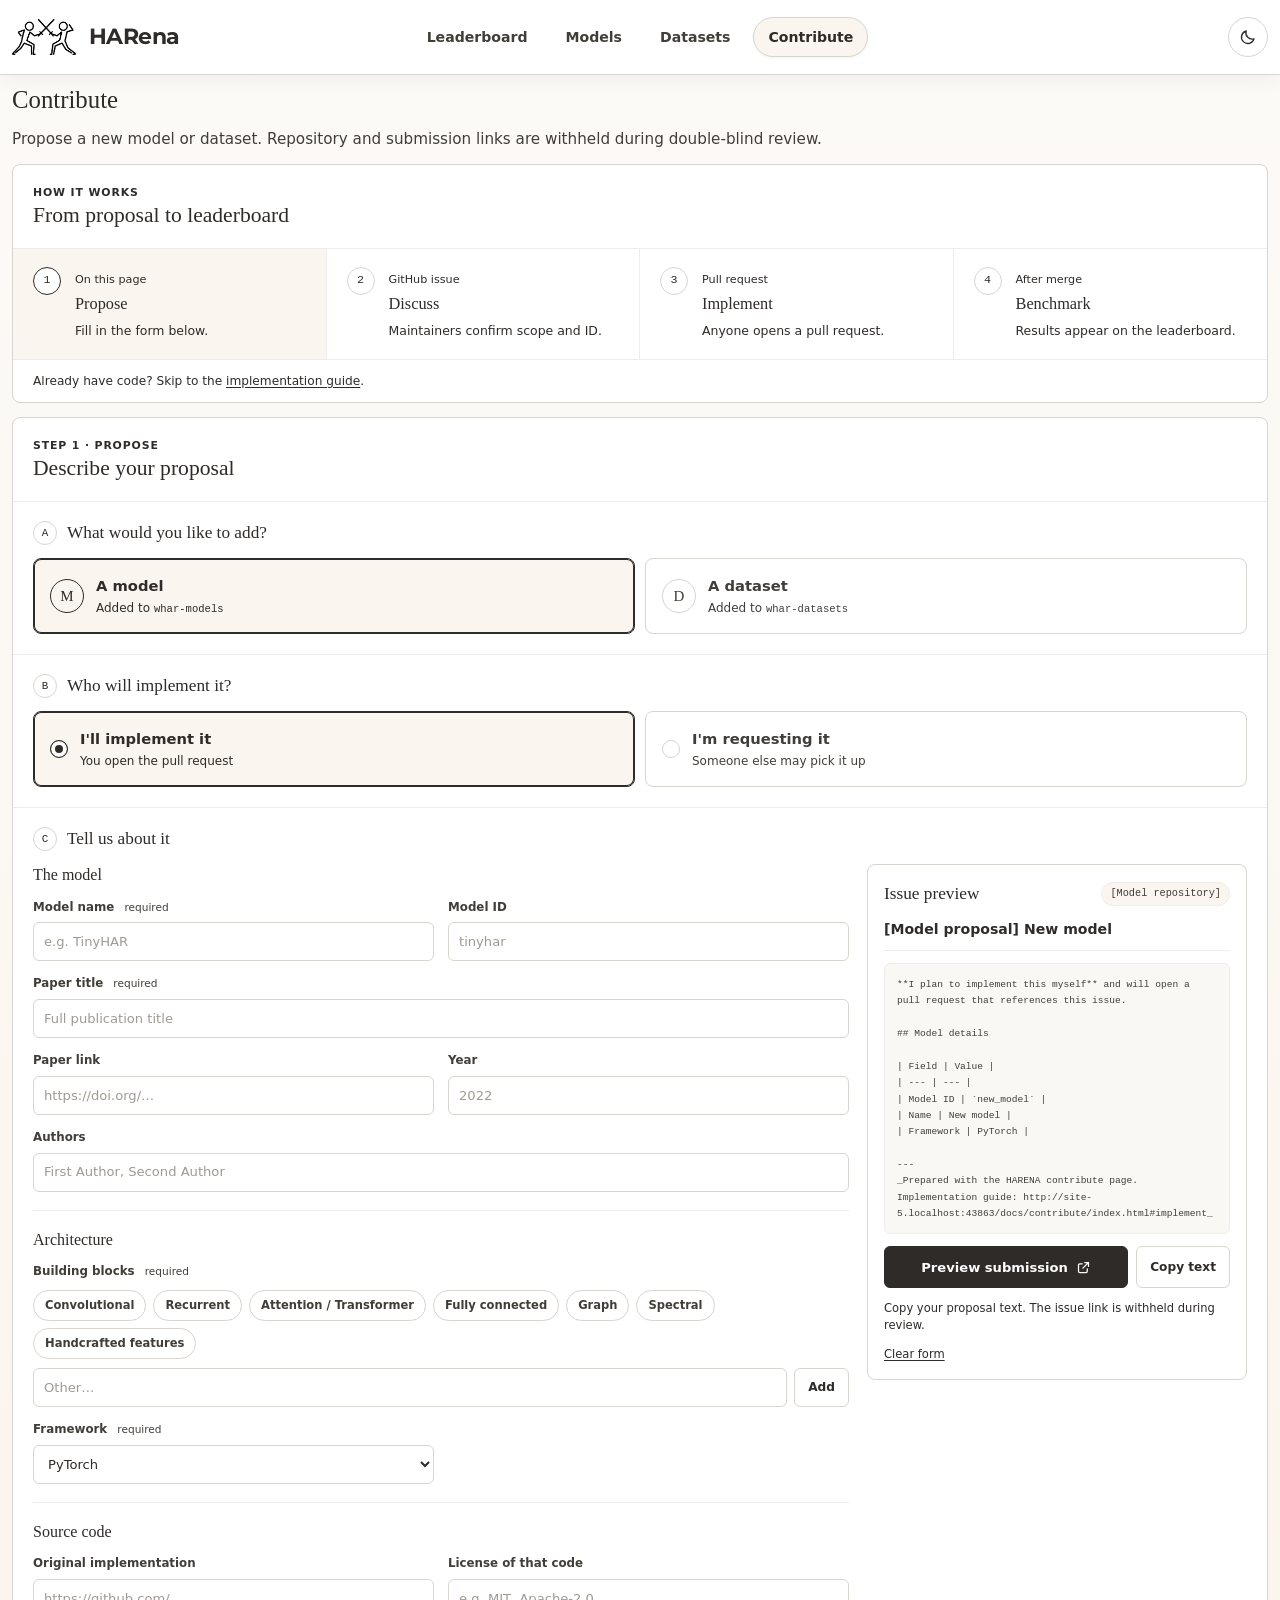
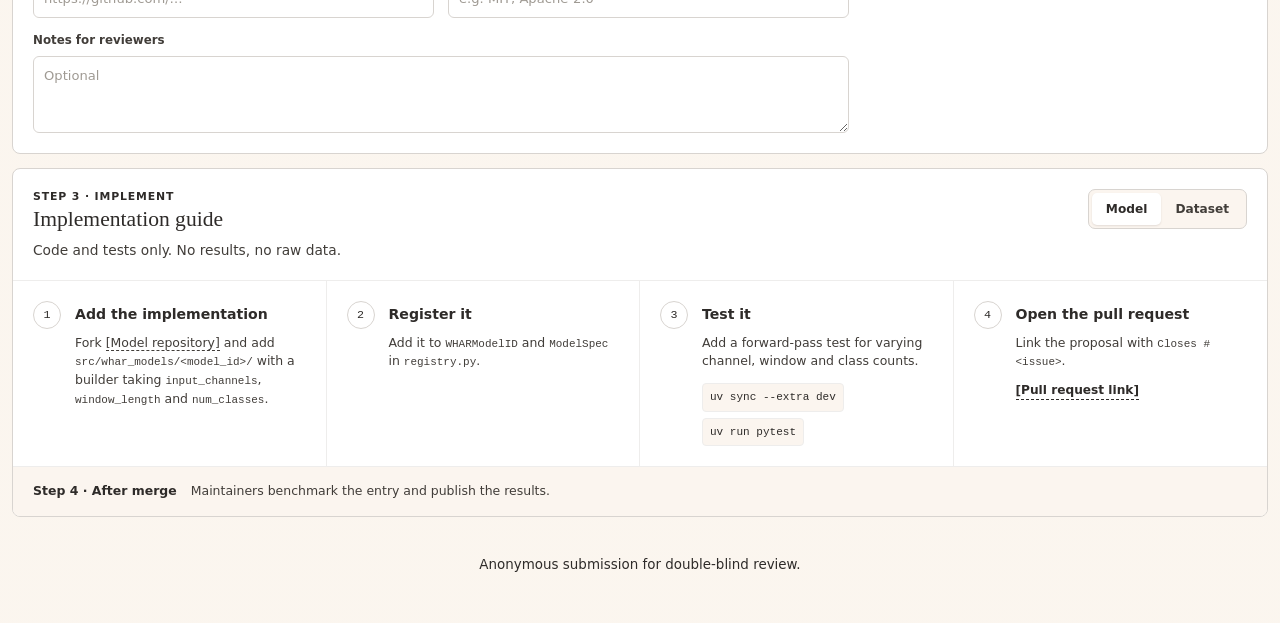
==== commit be4f4793: "fix cors bug" ====
--- a/docs/contribute/index.html
+++ b/docs/contribute/index.html
@@ -32,4 +32,4 @@
           label();
         });
       })();
-    </script> </body> </html> <script type="module" src="../_astro/contribute.astro_astro_type_script_index_0_lang.BsSzh49o.js"></script>+    </script> </body> </html> <script defer src="../_astro/contribute.astro_astro_type_script_index_0_lang.BsSzh49o.js"></script>
